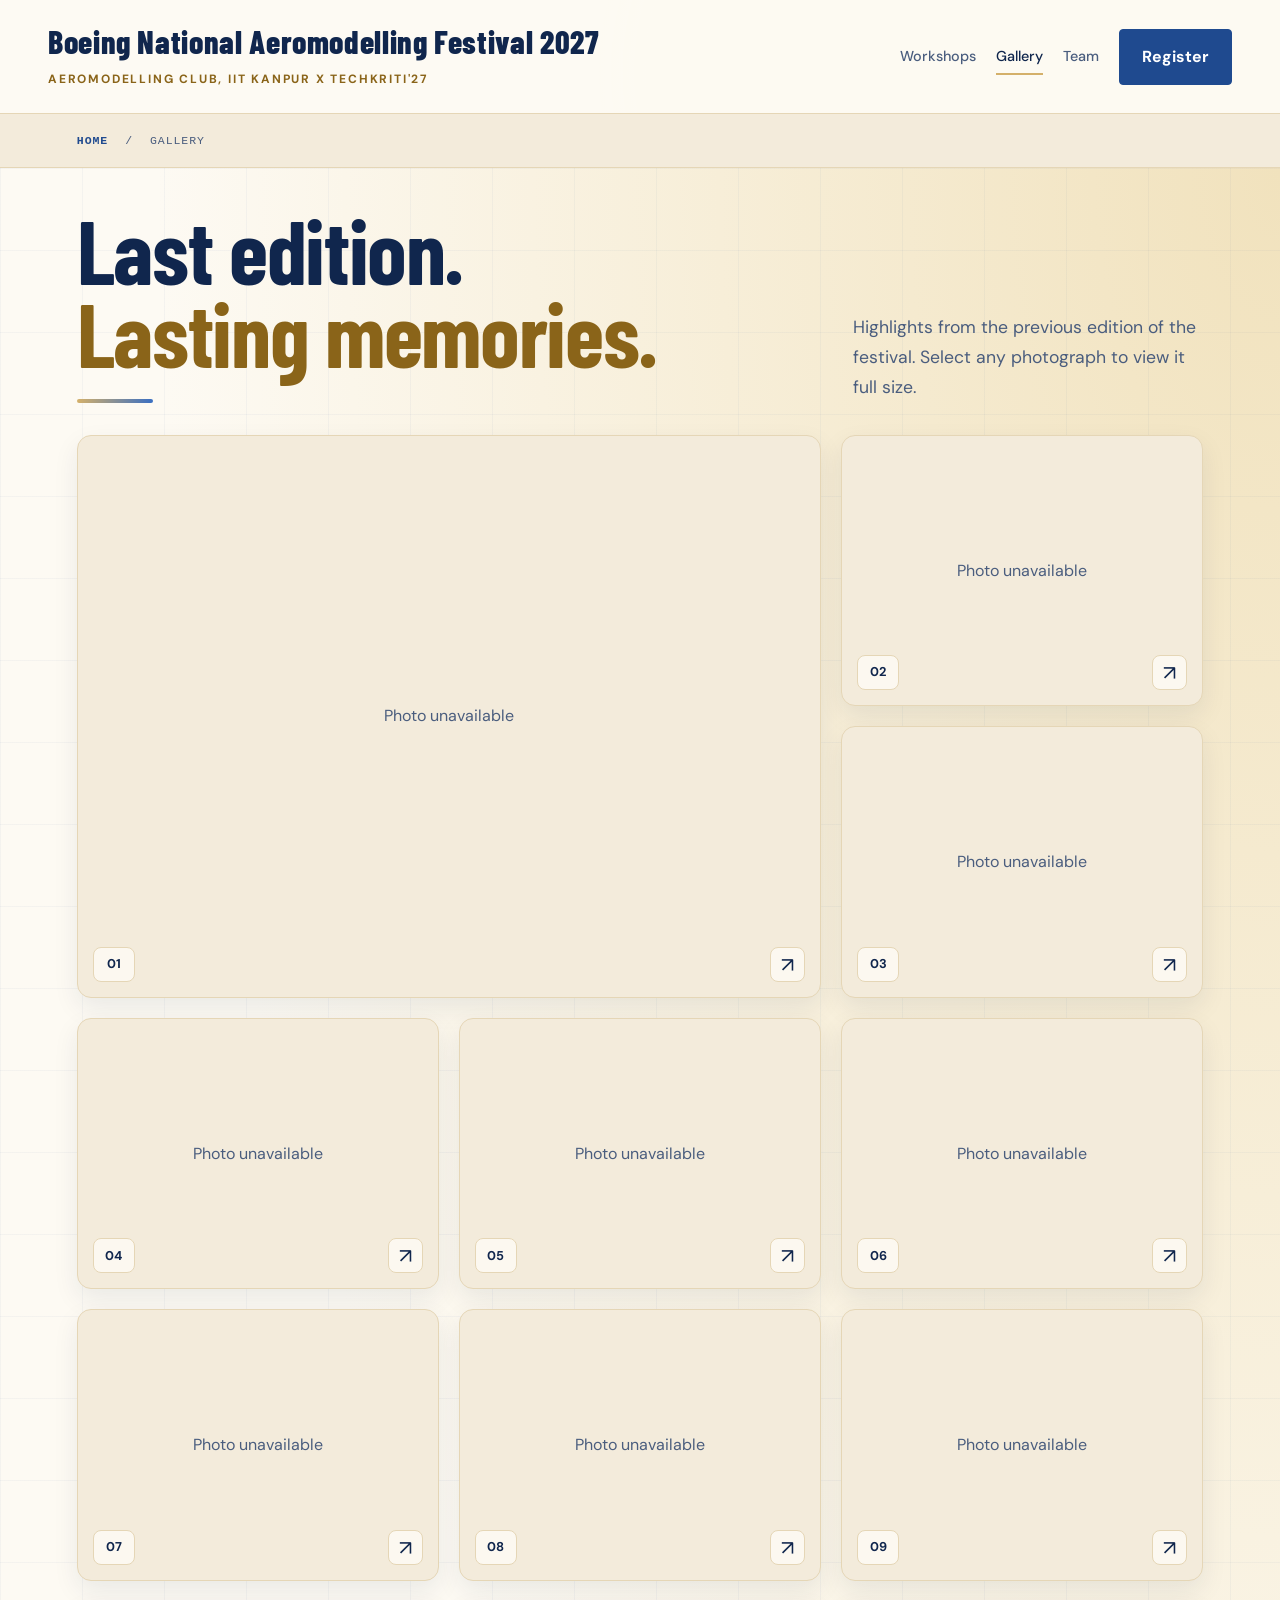
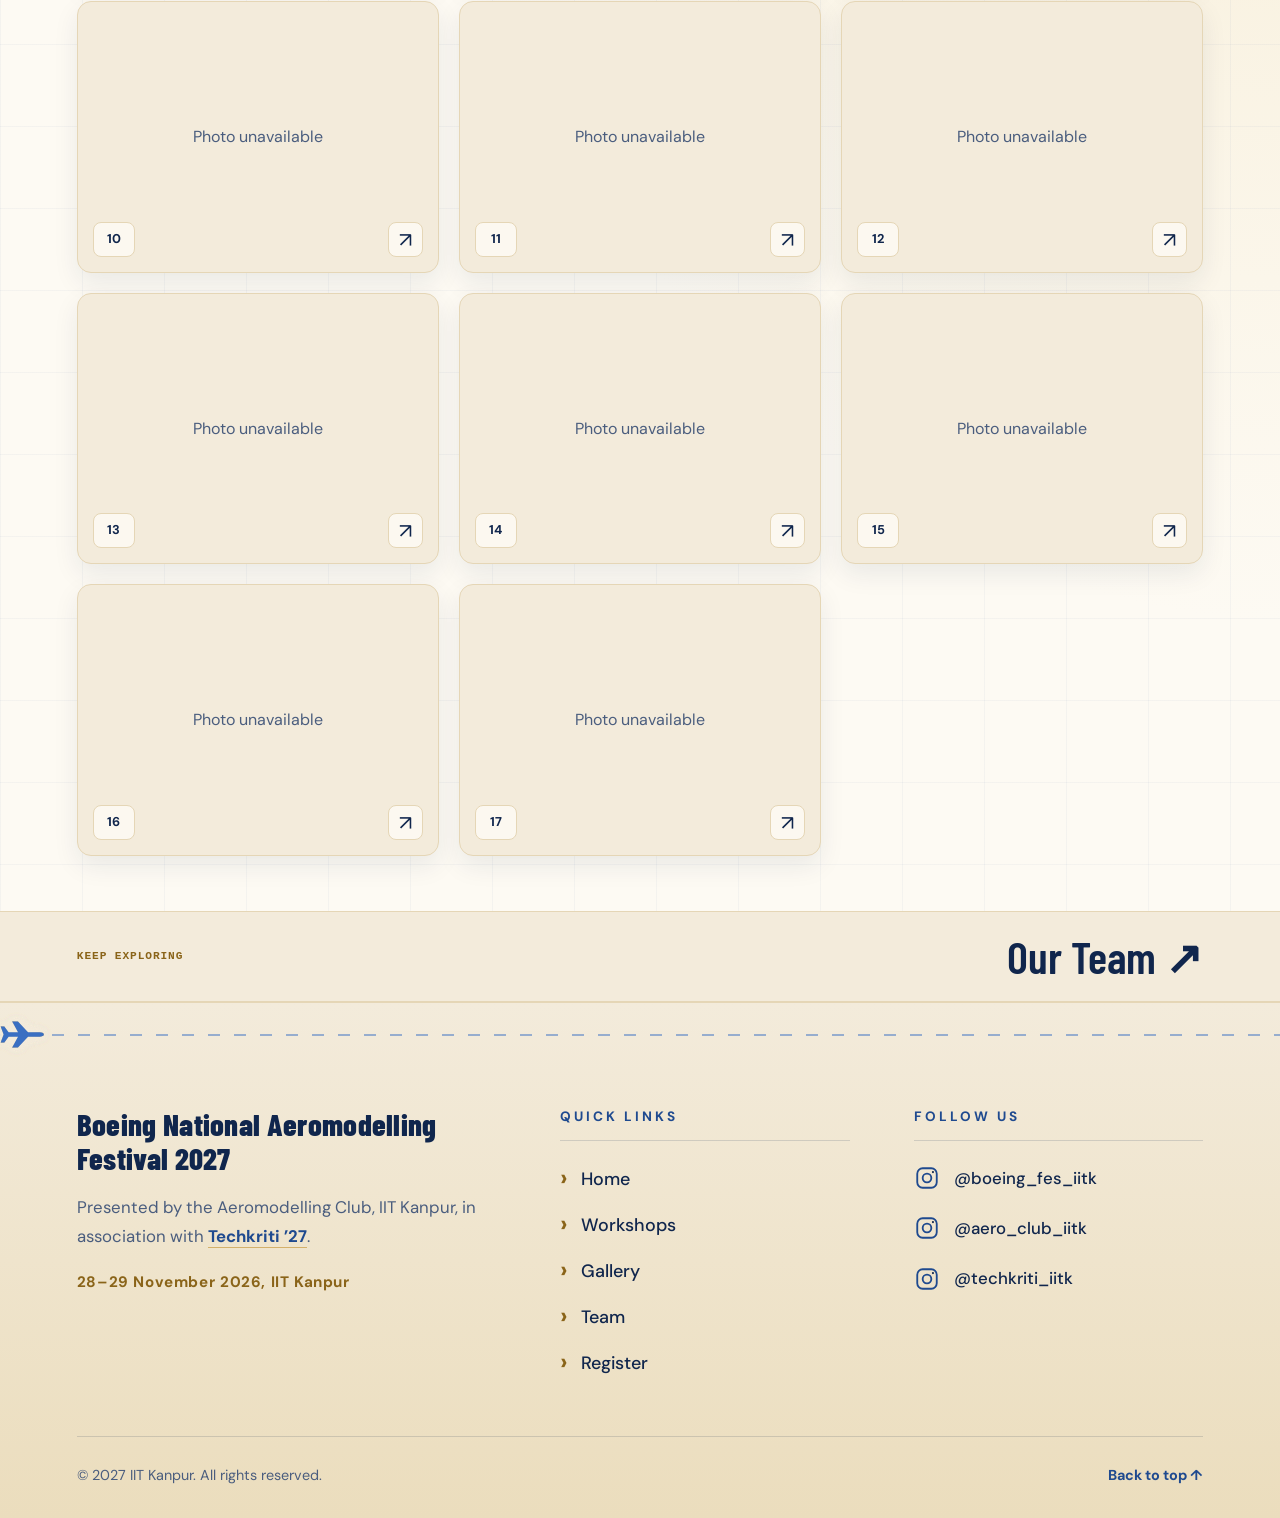
==== gallery.html @ 343fb400 "Add files via upload" ====
<!doctype html>
<html lang="en">
<head>
  <meta charset="UTF-8">
  <meta name="viewport" content="width=device-width, initial-scale=1">
  <meta name="theme-color" content="#fdfaf3">
  <meta name="description" content="Photographs from the last edition of the Boeing National Aeromodelling Festival.">

  <title>Gallery | Boeing National Aeromodelling Festival 2027</title>

  <link rel="icon" href="assets/favicon.svg" type="image/svg+xml">
  <link rel="preconnect" href="https://fonts.googleapis.com">
  <link rel="preconnect" href="https://fonts.gstatic.com" crossorigin>
  <link rel="stylesheet" href="styles.css">

  <script src="config.js" defer></script>
  <script src="script.js" defer></script>
<style>
.edition-heading{display:flex;align-items:end;justify-content:space-between;gap:28px;margin-bottom:32px}
.edition-heading .page-title{margin:0;font-size:clamp(3.5rem,7vw,6.5rem)}
.edition-heading p{max-width:350px;margin:0;color:var(--muted);font-size:1.1rem;line-height:1.7}
.edition-photos{display:grid;grid-template-columns:repeat(3,minmax(0,1fr));gap:20px}
.edition-photo{position:relative;display:block;width:100%;aspect-ratio:4/3;padding:0;overflow:hidden;cursor:pointer;border:1px solid var(--sand);border-radius:14px;background:var(--beige);box-shadow:0 10px 26px #10264d14;isolation:isolate;transition:transform .3s ease,border-color .3s ease,box-shadow .3s ease}
.edition-photo:first-child{grid-column:span 2;grid-row:span 2;aspect-ratio:auto}
.edition-photo img{display:block;width:100%;height:100%;object-fit:cover;transition:transform .6s ease}
.edition-photo:hover{transform:translateY(-3px);border-color:var(--gold);box-shadow:0 16px 36px #10264d24}
.edition-photo:hover img{transform:scale(1.05)}
.edition-photo:focus-visible{outline:3px solid var(--blue-500);outline-offset:4px}
.photo-number,.photo-expand{position:absolute;z-index:1;bottom:15px;display:grid;place-items:center;height:35px;border:1px solid var(--sand);border-radius:8px;background:#fdfaf3e6;color:var(--navy);pointer-events:none}
.photo-number{left:15px;min-width:42px;padding:0 10px;font:700 .8rem/1 var(--body)}
.photo-expand{right:15px;width:35px;font-size:1.3rem}
.edition-photo.image-unavailable::after{content:"Photo unavailable";position:absolute;inset:0;display:grid;place-items:center;color:var(--muted);font-size:1rem}
.photo-viewer{width:min(1200px,94vw);max-width:94vw;max-height:94vh;padding:16px;overflow:auto;border:1px solid var(--sand);border-radius:16px;background:var(--cream);color:var(--navy)}
.photo-viewer::backdrop{background:#10264dd1;backdrop-filter:blur(8px)}
.viewer-toolbar{display:flex;align-items:center;justify-content:space-between;gap:20px;margin-bottom:14px}
.viewer-toolbar p{margin:0;color:var(--muted);font-size:.95rem}
.viewer-button{display:inline-flex;align-items:center;justify-content:center;min-width:46px;min-height:44px;padding:9px 16px;border:1px solid var(--blue-700);border-radius:8px;background:var(--blue-700);color:#fff;cursor:pointer;font:600 .95rem/1.4 var(--body);transition:background .25s,color .25s,border-color .25s}
.viewer-button:hover{background:var(--gold);border-color:var(--gold);color:var(--navy)}
.viewer-button:focus-visible{outline:3px solid var(--blue-500);outline-offset:3px}
.viewer-stage{display:grid;place-items:center;min-height:200px;border-radius:10px;background:var(--beige);overflow:hidden}
.viewer-stage img{display:block;width:100%;height:min(68vh,760px);object-fit:contain}
.viewer-controls{display:flex;justify-content:space-between;gap:18px;margin-top:14px}
body.edition-viewer-open{overflow:hidden}
@media(max-width:820px){.edition-heading{display:block}.edition-heading p{max-width:none;margin-top:18px;font-size:1rem}.edition-photos{grid-template-columns:repeat(2,minmax(0,1fr));gap:14px}.edition-photo:first-child{grid-column:span 2;grid-row:auto;aspect-ratio:16/9}.edition-photo{border-radius:10px}}
@media(max-width:480px){.edition-photos{grid-template-columns:1fr}.edition-photo:first-child{grid-column:auto;aspect-ratio:4/3}.photo-viewer{padding:12px}.viewer-stage img{height:60vh}}
@media(prefers-reduced-motion:reduce){.edition-photo,.edition-photo img{transition:none}.edition-photo:hover,.edition-photo:hover img{transform:none}}
</style>
</head>

<body class="theme-gallery">
  <a class="skip-link" href="#main">Skip to content</a>

  <div class="scroll-progress" aria-hidden="true"></div>
  <div class="ambient-light" aria-hidden="true"></div>

  <header class="header">

<a class="brand" href="index.html" aria-label="Boeing National Aeromodelling Festival 2027 home"><span class="brand-title">Boeing National Aeromodelling Festival 2027</span><small>AEROMODELLING CLUB, IIT KANPUR X TECHKRITI'27 </small></a>

<button class="menu-toggle" aria-expanded="false" aria-controls="navigation">Explore <span class="menu-bars" aria-hidden="true"></span></button>

<nav id="navigation" aria-label="Main navigation"><a href="workshops.html">Workshops</a><a href="gallery.html" aria-current="page">Gallery</a><a href="team.html">Team</a><a class="button small" href="register.html">Register</a></nav>

</header>

  <main id="main">
    <div class="page-breadcrumb mono">
      <a href="index.html">HOME</a>
      <span>/</span>
      GALLERY
    </div>

    <section class="section gallery" aria-labelledby="gallery-title">
      <div class="edition-heading">
        <h1 class="page-title" id="gallery-title">
          Last edition.<br>
          <em>Lasting memories.</em>
        </h1>

        <p>Highlights from the previous edition of the festival. Select any photograph to view it full size.</p>
      </div>

      <div class="edition-photos" id="edition-photos"></div>

      <noscript>
        <p>Enable JavaScript to view the photographs.</p>
      </noscript>
    </section>

    <div class="page-next">
      <span class="mono">KEEP EXPLORING</span>
      <a href="team.html">Our Team ↗</a>
    </div>
  </main>

  <footer class="techkriti-footer">
  <div class="flight-lane" aria-hidden="true">
    <span class="lane-line"></span>
    <span class="lane-plane p1"><svg viewBox="0 0 64 40" focusable="false" aria-hidden="true"><path d="M61 20c0-2-3-3-6-3H39L25 2h-8l8 15H12L6 9H1l4 11-4 11h5l6-8h13l-8 15h8l14-15h16c3 0 6-1 6-3Z"/></svg></span>
    <span class="lane-plane p2"><svg viewBox="0 0 64 40" focusable="false" aria-hidden="true"><path d="M61 20c0-2-3-3-6-3H39L25 2h-8l8 15H12L6 9H1l4 11-4 11h5l6-8h13l-8 15h8l14-15h16c3 0 6-1 6-3Z"/></svg></span>
    <span class="lane-plane p3"><svg viewBox="0 0 64 40" focusable="false" aria-hidden="true"><path d="M61 20c0-2-3-3-6-3H39L25 2h-8l8 15H12L6 9H1l4 11-4 11h5l6-8h13l-8 15h8l14-15h16c3 0 6-1 6-3Z"/></svg></span>
  </div>

  <div class="tf-grid">
    <div class="tf-about">
      <p class="tf-title">Boeing National Aeromodelling Festival 2027</p>
      <p class="tf-presented">Presented by the Aeromodelling Club, IIT Kanpur, in association with <a href="https://techkriti.org/" target="_blank" rel="noopener noreferrer">Techkriti ’27</a>.</p>
      <p class="tf-meta">28–29 November 2026, IIT Kanpur</p>
    </div>

    <nav class="tf-col" aria-labelledby="tf-quick">
      <h2 class="tf-heading" id="tf-quick">Quick Links</h2>
      <ul class="tf-list tf-links-list">
        <li><a href="index.html">Home</a></li>
        <li><a href="workshops.html">Workshops</a></li>
        <li><a href="gallery.html">Gallery</a></li>
        <li><a href="team.html">Team</a></li>
        <li><a href="register.html">Register</a></li>
      </ul>
    </nav>

    <div class="tf-col">
      <h2 class="tf-heading" id="tf-follow">Follow Us</h2>
      <ul class="tf-list tf-social">
        <li><a href="https://www.instagram.com/boeing_fes.iitkanpur?stkn=b3hxc285cGUwdHU4/" target="_blank" rel="noopener noreferrer" aria-label="Instagram: @boeing_fes_iitk"><svg viewBox="0 0 24 24" aria-hidden="true"><rect x="3" y="3" width="18" height="18" rx="5"/><circle cx="12" cy="12" r="4"/><circle cx="17.5" cy="6.5" r="1" fill="currentColor" stroke="none"/></svg><span>@boeing_fes_iitk</span></a></li>
        <li><a href="https://www.instagram.com/aero_club_iitk?stkn=MXhlc2lqOWwxZTV2Yg==/" target="_blank" rel="noopener noreferrer" aria-label="Instagram: @aero_club_iitk"><svg viewBox="0 0 24 24" aria-hidden="true"><rect x="3" y="3" width="18" height="18" rx="5"/><circle cx="12" cy="12" r="4"/><circle cx="17.5" cy="6.5" r="1" fill="currentColor" stroke="none"/></svg><span>@aero_club_iitk</span></a></li>
        <li><a href="https://www.instagram.com/techkriti.iitk?stkn=a3dnM20zMXR4cjg1/" target="_blank" rel="noopener noreferrer" aria-label="Instagram: @techkriti_iitk"><svg viewBox="0 0 24 24" aria-hidden="true"><rect x="3" y="3" width="18" height="18" rx="5"/><circle cx="12" cy="12" r="4"/><circle cx="17.5" cy="6.5" r="1" fill="currentColor" stroke="none"/></svg><span>@techkriti_iitk</span></a></li>
      </ul>
    </div>
  </div>

  <div class="tf-bottom">
    <p>© 2027 IIT Kanpur. All rights reserved.</p>
    <a class="tf-top-link" href="#main">Back to top ↑</a>
  </div>
</footer>

  <dialog
    class="photo-viewer"
    id="edition-viewer"
    aria-label="Last edition photograph viewer"
  >
    <div class="viewer-toolbar">
      <p id="viewer-counter" aria-live="polite"></p>
      <button
        class="viewer-button"
        id="viewer-close"
        type="button"
        autofocus
      >
        Close ✕
      </button>
    </div>

    <div class="viewer-stage">
      <img id="viewer-image" alt="">
    </div>

    <div class="viewer-controls">
      <button class="viewer-button" id="viewer-prev" type="button">
        ← Previous
      </button>
      <button class="viewer-button" id="viewer-next" type="button">
        Next →
      </button>
    </div>
  </dialog>

  <script>
    (() => {
      const totalImages = 17;
      const grid = document.getElementById("edition-photos");
      const viewer = document.getElementById("edition-viewer");
      const viewerImage = document.getElementById("viewer-image");
      const counter = document.getElementById("viewer-counter");

      let currentImage = 1;
      let lastOpenedButton = null;

      function showImage(number) {
        currentImage = ((number - 1 + totalImages) % totalImages) + 1;
        viewerImage.src = `assets/${currentImage}.jpg`;
        viewerImage.alt =
          `Last edition event photograph ${currentImage}`;
        counter.textContent =
          `Photo ${currentImage} of ${totalImages}`;
      }

      function openViewer(number, button) {
        lastOpenedButton = button;
        showImage(number);
        viewer.showModal();
        document.body.classList.add("edition-viewer-open");
      }

      for (let number = 1; number <= totalImages; number++) {
        const button = document.createElement("button");
        button.type = "button";
        button.className = "edition-photo";
        button.setAttribute(
          "aria-label",
          `View last edition photograph ${number}`
        );

        const image = new Image();
        image.alt = `Last edition event photograph ${number}`;
        image.loading = number <= 3 ? "eager" : "lazy";
        image.decoding = "async";
        image.src = `assets/${number}.jpg`;

        image.addEventListener("error", () => {
          image.hidden = true;
          button.classList.add("image-unavailable");
        });

        const label = document.createElement("span");
        label.className = "photo-number";
        label.textContent = String(number).padStart(2, "0");
        label.setAttribute("aria-hidden", "true");

        const expand = document.createElement("span");
        expand.className = "photo-expand";
        expand.textContent = "↗";
        expand.setAttribute("aria-hidden", "true");

        button.append(image, label, expand);
        button.addEventListener("click", () => {
          openViewer(number, button);
        });

        grid.append(button);
      }

      document.getElementById("viewer-close")
        .addEventListener("click", () => viewer.close());

      document.getElementById("viewer-prev")
        .addEventListener("click", () => {
          showImage(currentImage - 1);
        });

      document.getElementById("viewer-next")
        .addEventListener("click", () => {
          showImage(currentImage + 1);
        });

      viewer.addEventListener("keydown", (event) => {
        if (event.key === "ArrowLeft") {
          event.preventDefault();
          showImage(currentImage - 1);
        }

        if (event.key === "ArrowRight") {
          event.preventDefault();
          showImage(currentImage + 1);
        }
      });

      viewer.addEventListener("click", (event) => {
        if (event.target !== viewer) return;

        const bounds = viewer.getBoundingClientRect();
        const outside =
          event.clientX < bounds.left ||
          event.clientX > bounds.right ||
          event.clientY < bounds.top ||
          event.clientY > bounds.bottom;

        if (outside) viewer.close();
      });

      viewer.addEventListener("close", () => {
        document.body.classList.remove("edition-viewer-open");
        lastOpenedButton?.focus();
      });
    })();
  </script>
</body>
</html>
---- styles.css ----
@import url('https://fonts.googleapis.com/css2?family=Barlow+Condensed:wght@500;600;700;800;900&family=DM+Sans:wght@400;500;600;700&display=swap');
@view-transition{navigation:auto}

/* ==========================================================================
   BNAF 2027 — light theme
   Palette taken from the reference board: night-sky navy, royal and icy blues,
   set against white, beige and golden beige.
   ========================================================================== */
:root{
  --white:#ffffff;
  --cream:#fdfaf3;      /* page background */
  --beige:#f3ebdb;      /* soft panels, footer */
  --sand:#e5d6b6;       /* hairlines on beige */
  --gold-light:#efd9a1; /* golden beige, highlights */
  --gold:#d4b06a;       /* golden beige, accents and buttons */
  --gold-deep:#8a6419;  /* gold that is safe to use as text */
  --blue-100:#e3ecf9;
  --blue-200:#c4d6f1;
  --blue-300:#8fb2e3;
  --blue-500:#3a6fc2;
  --blue-700:#1f4a8f;
  --navy:#10264d;
  --ink:var(--navy);
  --muted:#4a5d7e;
  --line:#10264d1f;
  --display:'Barlow Condensed','Arial Narrow',Impact,sans-serif;
  --body:'DM Sans',Arial,sans-serif;
  --ease:cubic-bezier(.2,.75,.2,1);
}

*{box-sizing:border-box}
html{scroll-behavior:smooth;scroll-padding-top:30px}
body{margin:0;background:var(--cream);color:var(--ink);font:18px/1.6 var(--body);overflow-x:clip;--wash:var(--beige);--page-accent:var(--blue-500)}
[hidden]{display:none!important}
a{color:inherit;text-decoration:none}
button{font:inherit;cursor:pointer;color:inherit}
button,a,summary{touch-action:manipulation;-webkit-tap-highlight-color:transparent}
img,video{display:block;max-width:100%}
h1,h2,h3,p,figure{margin:0}
h1,h2,h3{font-family:var(--display);line-height:.93;letter-spacing:-.015em;color:var(--navy)}
h1,h2{font-weight:700}
h3{font-weight:600}
p{color:var(--muted)}
h2,.page-title{font-size:clamp(3.8rem,6.8vw,7.2rem)}
em{font-style:normal;color:var(--page-accent)}
button:focus-visible,a:focus-visible,summary:focus-visible{outline:3px solid var(--blue-500);outline-offset:5px}
::selection{background:var(--gold-light);color:var(--navy)}
.mono,.eyebrow,.section-label{font:500 .78rem/1.65 ui-monospace,SFMono-Regular,Consolas,monospace;letter-spacing:.08em}
.skip-link{position:fixed;top:-100px;left:20px;z-index:200;padding:12px 20px;background:var(--navy);color:#fff}
.skip-link:focus{top:10px}
.scroll-progress{height:3px;background:linear-gradient(90deg,var(--blue-500),var(--gold));position:fixed;top:0;left:0;z-index:110;transform:scaleX(0);transform-origin:left;width:100%}
.ambient-light{position:fixed;inset:0;pointer-events:none;z-index:-1;background:radial-gradient(ellipse at 90% 8%,#efd9a14d,transparent 55%),radial-gradient(ellipse at 0% 100%,#c4d6f155,transparent 55%)}

/* ---------- Header (shared by every page) ---------- */
.header{position:relative;z-index:50;display:flex;align-items:center;justify-content:space-between;gap:28px;padding:24px 3.75%;min-height:114px;background:rgba(253,250,243,.96);border-bottom:1px solid var(--sand)}
.theme-home .header{position:absolute;left:0;right:0;top:0;border-bottom:0;background:linear-gradient(#fdfaf3 0%,#fdfaf3e6 55%,#fdfaf300 100%)}
.brand{display:block;min-width:0;font:800 clamp(1.9rem,2.5vw,3rem)/1.05 var(--display);letter-spacing:.02em;color:var(--navy)}
.brand-title{display:block}
.brand small{display:block;font:700 .9rem/1.5 var(--body);letter-spacing:.15em;color:var(--gold-deep);margin-top:12px}
.header nav{display:flex;flex-shrink:0;gap:30px;align-items:center;font-size:1rem}
.header nav>a:not(.button){position:relative;padding:10px 0;color:var(--muted);white-space:nowrap;font-weight:500}
.header nav>a:not(.button):after{content:'';height:2px;position:absolute;bottom:3px;left:0;width:100%;background:var(--gold);transform:scaleX(0);transform-origin:left;transition:transform .3s var(--ease)}
.header nav>a:not(.button):hover,.header nav>a:not(.button)[aria-current=page]{color:var(--navy)}
.header nav>a:not(.button):hover:after,.header nav>a:not(.button)[aria-current=page]:after{transform:scaleX(1)}
.menu-toggle{display:none}

/* ---------- Buttons ---------- */
.button{display:inline-flex;align-items:center;justify-content:center;min-height:58px;position:relative;border:1px solid var(--blue-700);background:var(--blue-700);color:#fff;border-radius:4px;padding:15px 30px;font-size:1rem;font-weight:700;transition:background .3s,color .3s,border-color .3s,box-shadow .3s,transform .3s;overflow:hidden}
.button:before{content:'';position:absolute;inset:0;background:linear-gradient(115deg,transparent 20%,#ffffff55 50%,transparent 80%);transform:translateX(-130%);transition:transform .6s}
.button:hover{background:var(--gold);border-color:var(--gold);color:var(--navy);box-shadow:0 10px 30px #d4b06a55;transform:translateY(-3px)}
.button:hover:before{transform:translateX(130%)}
.button.small{min-height:56px;padding:13px 28px;font-size:1rem}
.text-link{display:inline-flex;align-items:center;gap:16px;font-size:.95rem;background:none;border:0;border-bottom:1px solid var(--gold);padding:8px 0;color:var(--navy);font-weight:500;transition:color .3s,border-color .3s}
.text-link:hover{color:var(--blue-500);border-color:var(--blue-500)}
.text-link span{transition:transform .3s}
.text-link:hover span{transform:translate(3px,-3px)}

/* ---------- Homepage hero ---------- */
.hero{position:relative;isolation:isolate;min-height:880px;min-height:max(880px,100svh);padding:230px 6% 165px;overflow:hidden;display:flex;align-items:center}
.hero-media,.hero-shade,.hero-grid{position:absolute;inset:0;width:100%;height:100%;pointer-events:none}
.hero-media{z-index:-5;background:url('assets/hero-poster.jpg') center/cover;transform:scale(1.03);animation:arrival-media 1.8s var(--ease) both}
.hero-media video{width:100%;height:100%;object-fit:cover;object-position:58% center;filter:saturate(.9) contrast(1.02)}
/* Cream wash keeps the dark headline readable and lets the film show on the right. */
.hero-shade{z-index:-4;background:linear-gradient(90deg,#fdfaf3f2 0%,#fdfaf3d9 42%,#fdfaf35c 78%,#fdfaf326 100%),linear-gradient(0deg,#fdfaf3 0%,#fdfaf300 38%)}
.hero-grid{z-index:-3;background-image:linear-gradient(#1f4a8f0d 1px,transparent 1px),linear-gradient(90deg,#1f4a8f0d 1px,transparent 1px);background-size:95px 95px;mask-image:linear-gradient(90deg,#000,transparent)}
.hero-content{width:100%;position:relative;z-index:3}
.hero .eyebrow{color:var(--gold-deep);margin-bottom:24px;font-size:.8rem;font-weight:700}
.hero h1{font-size:clamp(6rem,11.8vw,12.5rem);font-weight:800;line-height:.82;letter-spacing:-.02em;color:var(--navy)}
.title-line{display:block;overflow:hidden;padding-bottom:.09em;margin-bottom:-.09em}
.title-line>span{display:block;animation:title-arrival 1.25s var(--ease) both}
.title-line:nth-child(2)>span{animation-delay:.16s}
.hero h1 em{color:var(--blue-500);font-weight:500}
.hero-lower{display:flex;align-items:flex-end;justify-content:space-between;gap:35px;margin-top:34px;max-width:1080px;animation:fade-up 1s .45s var(--ease) both}
.hero-copy{color:var(--ink);max-width:420px;font-size:1.05rem;line-height:1.6}
.actions{display:flex;align-items:center;gap:27px;flex-wrap:wrap}
.hero-side{position:absolute;right:2%;top:39%;writing-mode:vertical-rl;color:var(--blue-700);font-size:.65rem;font-weight:700}
.hero-bottom{position:absolute;bottom:38px;left:6%;right:6%;display:grid;grid-template-columns:repeat(3,minmax(0,1fr));border:1px solid var(--sand);border-radius:14px;background:#ffffffdb;backdrop-filter:blur(10px);box-shadow:0 18px 44px #10264d1f;overflow:hidden}
.hero-bottom>div{padding:20px 28px;border-left:1px solid var(--sand)}
.hero-bottom>div:first-child{border-left:0}
.hero-bottom .mono{display:block;font-size:.7rem;color:var(--gold-deep);font-weight:700;letter-spacing:.14em;text-transform:uppercase}
.hero-bottom p{font-size:1.05rem;color:var(--navy);margin-top:4px;font-weight:600}
.flight-orbit{position:absolute;right:1%;top:21%;width:clamp(300px,36vw,560px);aspect-ratio:1;border:1px solid #1f4a8f26;border-radius:50%;z-index:-2;display:grid;place-items:center}
.flight-orbit:before,.flight-orbit:after{content:'';position:absolute;border:1px dashed #1f4a8f30;border-radius:50%;inset:8%;animation:orbit-turn 90s linear infinite}
.flight-orbit:after{inset:-7%;border-style:solid;border-color:#d4b06a40}
.flight-orbit i{position:absolute;inset:0;border-radius:50%;animation:orbit-turn 22s linear infinite}
.flight-orbit i:after{content:'';position:absolute;top:0;left:50%;width:9px;height:9px;background:var(--gold);border-radius:50%;box-shadow:0 0 0 5px #d4b06a33}
.flight-orbit b{font:500 clamp(160px,23vw,350px)/1 var(--display);color:transparent;-webkit-text-stroke:1px #1f4a8f2e}
.flight-trace{position:absolute;inset:0;width:100%;height:100%;z-index:-2;pointer-events:none}
.flight-trace path{fill:none;stroke:#c49a4c;stroke-width:1.6;stroke-dasharray:1600;stroke-dashoffset:1600;animation:trace-flight 3s .3s var(--ease) forwards}

/* ---------- Inner pages ---------- */
.theme-workshops{--wash:#dbe7f8;--page-accent:#2d5fb4}
.theme-gallery{--wash:#f1e2bd;--page-accent:var(--gold-deep)}
.theme-team{--wash:#dfe7f7;--page-accent:#3a55a8}
.theme-register{--wash:#f4e5bf;--page-accent:var(--gold-deep)}
main{position:relative}
.chapter-ghost{position:absolute;right:2%;top:8px;font:800 24rem/1 var(--display);color:#1f4a8f0d;pointer-events:none;z-index:0}
.page-breadcrumb{display:flex;gap:17px;align-items:center;padding:17px 6%;background:var(--beige);border-bottom:1px solid var(--sand);color:var(--muted);font-size:.72rem}
.page-breadcrumb a{color:var(--blue-700);font-weight:700}
.page-breadcrumb a:hover{color:var(--navy)}
.section{padding:40px 6% 55px;position:relative;background:radial-gradient(ellipse at 100% 0%,var(--wash),transparent 62%),var(--cream);overflow:hidden;isolation:isolate}
.section:before{content:'';position:absolute;inset:0;z-index:-1;background-image:linear-gradient(#1f4a8f0a 1px,transparent 1px),linear-gradient(90deg,#1f4a8f0a 1px,transparent 1px);background-size:82px 82px}
.section-heading{display:flex;align-items:flex-end;justify-content:space-between;gap:45px;margin-bottom:35px}
.section-heading>p{font-size:1.05rem;max-width:365px;line-height:1.65}
.page-title{animation:fade-up .9s var(--ease) both;position:relative;z-index:3}
.page-title:after{content:'';display:block;width:76px;height:4px;margin-top:24px;border-radius:2px;background:linear-gradient(90deg,var(--gold),var(--blue-500))}
.section .eyebrow{color:var(--page-accent);margin-bottom:17px}
.page-next{display:flex;align-items:center;justify-content:space-between;gap:25px;padding:22px 6%;border-block:1px solid var(--sand);background:var(--beige)}
.page-next .mono{font-size:.7rem;color:var(--gold-deep);font-weight:700}
.page-next>a{font:600 2.8rem/1 var(--display);color:var(--navy);transition:color .3s,transform .3s}
.page-next>a:hover{color:var(--blue-500);transform:translateX(6px)}

/* ---------- Footer (identical on every page) ---------- */
footer.techkriti-footer{display:block;position:relative;isolation:isolate;overflow:hidden;background:linear-gradient(180deg,var(--beige) 0%,#ebddbd 100%);color:var(--navy);padding:104px 6% 30px;border-top:1px solid var(--sand);font-family:var(--body)}
.techkriti-footer .tf-grid,.techkriti-footer .tf-bottom{max-width:1280px;margin-inline:auto}
.techkriti-footer .tf-grid{display:grid;grid-template-columns:1.45fr 1fr 1fr;gap:64px;padding-bottom:56px}
.tf-title{font:800 clamp(1.8rem,2.4vw,2.35rem)/1.12 var(--display);letter-spacing:.01em;color:var(--navy);margin:0 0 18px;max-width:430px}
.tf-presented{margin:0;color:var(--muted);font-size:1.05rem;line-height:1.7;max-width:430px}
.tf-presented a{color:var(--blue-700);font-weight:700;border-bottom:1px solid var(--gold)}
.tf-presented a:hover{color:var(--navy)}
.tf-meta{margin:20px 0 0;color:var(--gold-deep);font-size:.95rem;font-weight:700;letter-spacing:.04em}
.tf-heading{font:700 .85rem/1.4 var(--body);letter-spacing:.22em;text-transform:uppercase;color:var(--blue-700);margin:0 0 24px;padding-bottom:14px;border-bottom:1px solid #10264d26}
.tf-list{list-style:none;margin:0;padding:0;display:grid;gap:15px}
.tf-list a{display:inline-flex;align-items:center;gap:14px;color:var(--navy);font-size:1.12rem;font-weight:500;transition:color .25s,transform .25s}
.tf-links-list a:before{content:'›';color:var(--gold-deep);font-size:1.5rem;font-weight:800;line-height:1;transform:translateY(-1px)}
.tf-list a:hover{color:var(--blue-500);transform:translateX(4px)}
.tf-social a{gap:14px;font-size:1.05rem}
.tf-social svg{display:block;width:26px;height:26px;flex-shrink:0;fill:none;stroke:var(--blue-700);stroke-width:1.7}
.techkriti-footer .tf-bottom{display:flex;justify-content:space-between;align-items:center;gap:20px;border-top:1px solid #10264d26;padding-top:26px}
.techkriti-footer .tf-bottom p{margin:0;color:var(--muted);font-size:.9rem;line-height:1.7}
.tf-top-link{color:var(--blue-700);font-size:.9rem;font-weight:700}
.tf-top-link:hover{color:var(--navy)}
.techkriti-footer a:focus-visible{outline:2px solid var(--blue-500);outline-offset:5px;border-radius:3px}

/* Flight lane: dashes flow along the lane while aircraft cross the page. */
.flight-lane{position:absolute;top:0;left:0;right:0;height:64px;pointer-events:none;z-index:-1;overflow:hidden}
.lane-line{position:absolute;left:0;right:0;top:50%;height:2px;margin-top:-1px;background:repeating-linear-gradient(90deg,var(--blue-500) 0 12px,transparent 12px 26px);background-size:26px 2px;opacity:.5;animation:lane-flow 1.2s linear infinite}
.lane-plane{position:absolute;top:50%;left:0;width:46px;height:29px;margin-top:-15px;animation:lane-fly 24s linear infinite;animation-delay:var(--delay,0s);will-change:transform}
.lane-plane svg{display:block;width:100%;height:100%;fill:currentColor;filter:drop-shadow(0 0 5px var(--beige)) drop-shadow(0 0 2px var(--beige))}
.lane-plane.p1{color:var(--blue-700);--delay:0s}
.lane-plane.p2{color:var(--gold-deep);--delay:-8s}
.lane-plane.p3{color:var(--blue-500);--delay:-16s}
@keyframes lane-flow{to{background-position:26px 0}}
@keyframes lane-fly{from{transform:translateX(-80px)}to{transform:translateX(calc(100vw + 40px))}}

/* ---------- Intro, dialog, utilities ---------- */
.departure-intro{position:fixed;inset:0;z-index:120;background:var(--cream);display:flex;flex-direction:column;justify-content:center;align-items:center;pointer-events:none;text-align:center;transition:opacity .55s,visibility .55s;overflow:hidden}
.departure-intro>strong{font:700 clamp(4rem,10vw,9rem)/.9 var(--display);margin:22px 0 30px;color:var(--navy)}
.departure-intro>strong em{color:var(--blue-500)}
.departure-intro>.mono{color:var(--gold-deep);font-weight:700}
.intro-meter{height:3px;width:200px;background:linear-gradient(90deg,var(--blue-500),var(--gold));transform-origin:left;animation:meter 1.1s var(--ease) both}
.departure-intro button{pointer-events:auto;position:absolute;right:5%;bottom:5%;background:none;border:1px solid #10264d44;color:var(--navy);padding:9px 18px;border-radius:25px;font-size:.8rem}
.departure-intro.out{opacity:0;visibility:hidden}
dialog{width:min(1050px,94%);max-height:94svh;overflow:auto;background:var(--cream);color:var(--navy);border:1px solid var(--sand);padding:20px;border-radius:8px}
dialog::backdrop{background:#10264db8;backdrop-filter:blur(10px)}
body.modal-open{overflow:hidden}
.reveal-pending{opacity:0;transform:translateY(28px);transition:opacity .85s var(--ease),transform .85s var(--ease);transition-delay:var(--reveal-delay,0ms)}
.reveal-pending.visible{opacity:1;transform:none}
.noscript{padding:20px;background:var(--beige);color:var(--navy)}
.motion-paused *,.motion-paused *:before,.motion-paused *:after{animation-play-state:paused!important;transition-duration:.01ms!important}
.motion-paused .reveal-pending{opacity:1;transform:none}
.motion-paused .title-line>span,.motion-paused .hero-lower,.motion-paused .page-title{transform:none;opacity:1}
.motion-paused .hero-media{transform:none}
.intro-running .hero .title-line>span,.intro-running .hero-lower,.intro-running .hero-media,.intro-running .flight-trace path{animation-play-state:paused}

@keyframes fade-up{from{opacity:0;transform:translateY(24px)}to{opacity:1;transform:none}}
@keyframes title-arrival{from{transform:translateY(112%) rotate(2deg)}to{transform:none}}
@keyframes arrival-media{from{transform:scale(1.12)}to{transform:scale(1.03)}}
@keyframes orbit-turn{to{transform:rotate(360deg)}}
@keyframes trace-flight{to{stroke-dashoffset:0}}
@keyframes meter{from{transform:scaleX(0)}to{transform:scaleX(1)}}

/* ---------- Responsive ---------- */
@media(min-width:1600px){.hero{padding-top:240px;padding-bottom:180px}.hero-content{max-width:1550px}.hero-lower{max-width:1200px}.section{padding-inline:max(6%,calc((100% - 1500px)/2))}}
@media(max-width:1400px) and (min-width:1201px){.header{gap:20px}.header nav{gap:20px;font-size:.9rem}.header .button.small{padding-inline:22px}.header .brand small{font-size:.75rem}}
@media(max-width:1000px) and (min-width:601px){.techkriti-footer .tf-grid{grid-template-columns:1fr 1fr;gap:44px}.tf-about{grid-column:1/-1}}
@media(max-width:1200px){
  .header,.theme-home .header{padding:20px 4%;min-height:104px;gap:18px}
  .brand{font-size:clamp(1.6rem,3.8vw,2.7rem)}
  .brand small{font-size:.75rem;letter-spacing:.1em}
  .menu-toggle{display:flex;flex-shrink:0;align-items:center;gap:12px;background:var(--white);border:1px solid var(--sand);border-radius:4px;padding:10px 13px;font-size:.83rem;color:var(--navy);font-weight:600}
  .menu-bars{display:block;width:19px;height:11px;border-top:1px solid var(--navy);border-bottom:1px solid var(--navy);transition:transform .3s}
  .menu-toggle[aria-expanded=true] .menu-bars{transform:rotate(-45deg)}
  .header nav{display:none;position:absolute;top:100%;left:4%;right:4%;padding:20px;background:var(--white);border:1px solid var(--sand);border-radius:8px;box-shadow:0 20px 40px #10264d26}
  .header nav.open{display:flex;flex-direction:column;align-items:stretch;gap:0;animation:fade-up .3s var(--ease)}
  .header nav>a:not(.button){padding:12px 5px;font-size:1.05rem}
  .header nav .button{margin-top:12px}
  .hero{padding-top:225px;min-height:900px}
  .hero h1{font-size:11.5vw}
  .hero-lower{align-items:flex-start}
  .hero-copy{max-width:350px;font-size:1rem}
  .actions{gap:20px;max-width:250px}
  .section-heading>p{max-width:300px}
}
@media(max-width:820px){
  body{font-size:17px}
  .hero{min-height:850px;min-height:max(850px,100svh);padding:195px 6% 250px;align-items:center}
  .hero h1{font-size:clamp(4.15rem,11.8vw,6.5rem);line-height:.9;letter-spacing:-.025em}
  .hero .eyebrow{font-size:.67rem;margin-bottom:22px}
  .hero-lower{flex-direction:column;align-items:flex-start;gap:24px;margin-top:25px}
  .hero-copy{font-size:1rem;max-width:390px}
  .actions{max-width:none;gap:20px}
  .button{font-size:.94rem;min-height:53px;padding:13px 22px}
  .hero .text-link{font-size:.86rem}
  .hero-bottom{grid-template-columns:1fr;bottom:24px}
  .hero-bottom>div{display:flex;align-items:center;justify-content:space-between;gap:16px;padding:13px 20px;border-left:0;border-top:1px solid var(--sand)}
  .hero-bottom>div:first-child{border-top:0}
  .hero-bottom p{font-size:.95rem;margin-top:0;text-align:right}
  .hero-bottom .mono{font-size:.62rem}
  .hero-side{display:none}
  .hero-media video{object-position:57% center}
  .hero-shade{background:linear-gradient(90deg,#fdfaf3f5,#fdfaf3c7),linear-gradient(0deg,#fdfaf3,#fdfaf300 60%)}
  .flight-orbit{right:-20%;top:26%;width:400px;opacity:.7}
  .section{padding:30px 6% 38px}
  .page-breadcrumb{font-size:.65rem}
  .page-title,h2{font-size:clamp(3.4rem,9vw,4.5rem)}
  .chapter-ghost{font-size:16rem;top:70px}
  .section-heading{display:block;margin-bottom:28px}
  .section-heading>p{max-width:100%;font-size:1rem;margin-top:21px}
  .page-next{padding:20px 6%}
  .page-next>a{font-size:2.2rem}
  .page-next .mono{font-size:.65rem}
}
@media(max-width:600px){
  .header,.theme-home .header{padding:16px 5%;gap:12px;min-height:104px}
  .brand{font-size:clamp(1.3rem,5.2vw,1.9rem);line-height:1.05}
  .brand small{font-size:.65rem;letter-spacing:.08em;margin-top:7px}
  .menu-toggle{font-size:.72rem;padding:9px;gap:8px}
  footer.techkriti-footer{padding:88px 6% 24px}
  .techkriti-footer .tf-grid{grid-template-columns:1fr;gap:38px;padding-bottom:36px}
  .techkriti-footer .tf-bottom{flex-direction:column;align-items:flex-start;gap:12px;padding-top:22px}
  .lane-plane{width:38px;height:24px;margin-top:-12px}
}
@media(max-width:390px){
  .hero{min-height:865px}
  .hero h1{font-size:3.85rem}
  .hero .actions{gap:15px;align-items:flex-start;flex-direction:column}
  .hero .eyebrow{font-size:.59rem}
  .hero-copy{font-size:.94rem}
  .brand{font-size:1.9rem}
  .brand small{font-size:.58rem}
  .menu-toggle{padding:8px 10px}
  .page-title,h2{font-size:3.1rem}
}
@media(prefers-reduced-motion:reduce){
  html{scroll-behavior:auto}
  *,*:before,*:after{animation:none!important;transition:none!important}
  .reveal-pending{opacity:1;transform:none}
  .departure-intro{display:none!important}
  .flight-trace path{stroke-dashoffset:0}
  .button:hover,.page-next>a:hover{transform:none}
  /* With motion off, aircraft rest at three fixed points along the lane. */
  .lane-plane.p1{left:12%}.lane-plane.p2{left:46%}.lane-plane.p3{left:80%}
}
@media(prefers-reduced-motion:no-preference){
  ::view-transition-old(root){animation:fade-away .18s ease both}
  ::view-transition-new(root){animation:fade-up .35s var(--ease) both}
  @keyframes fade-away{to{opacity:0;transform:translateY(-8px)}}
}
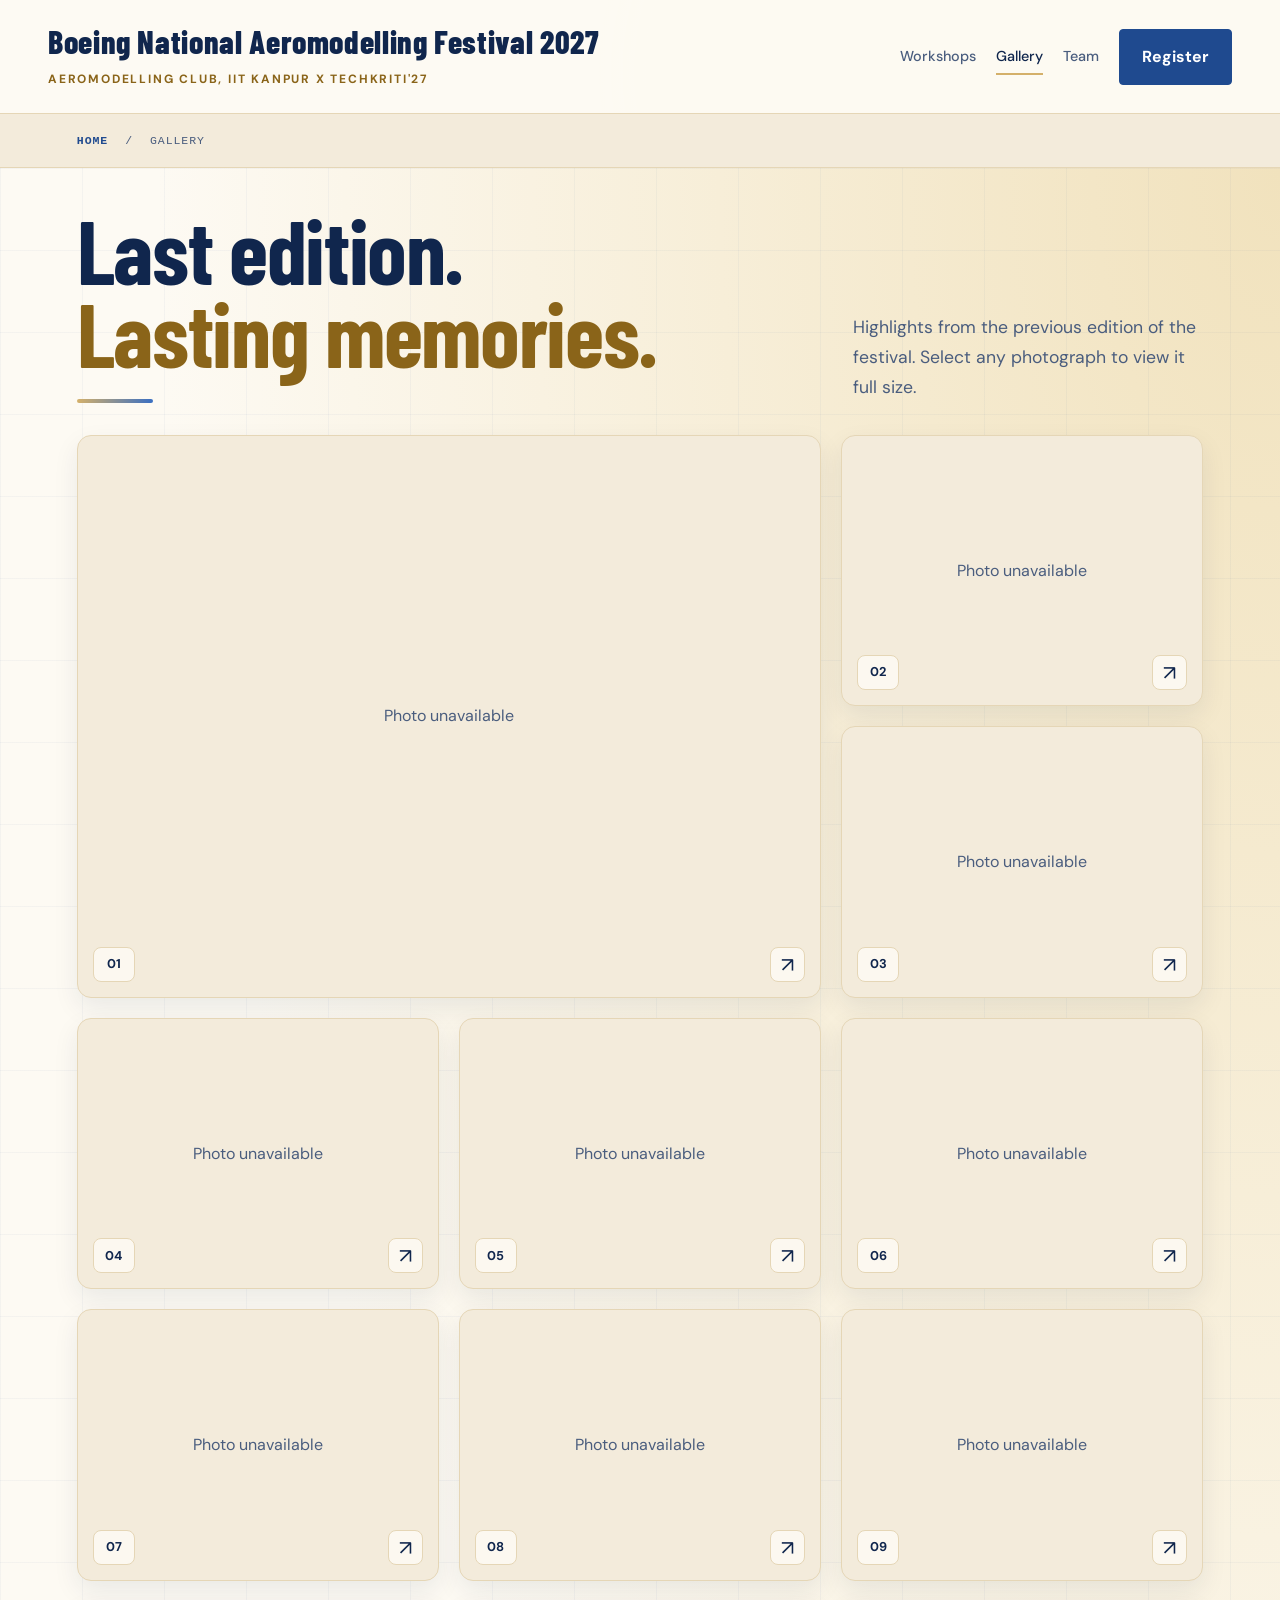
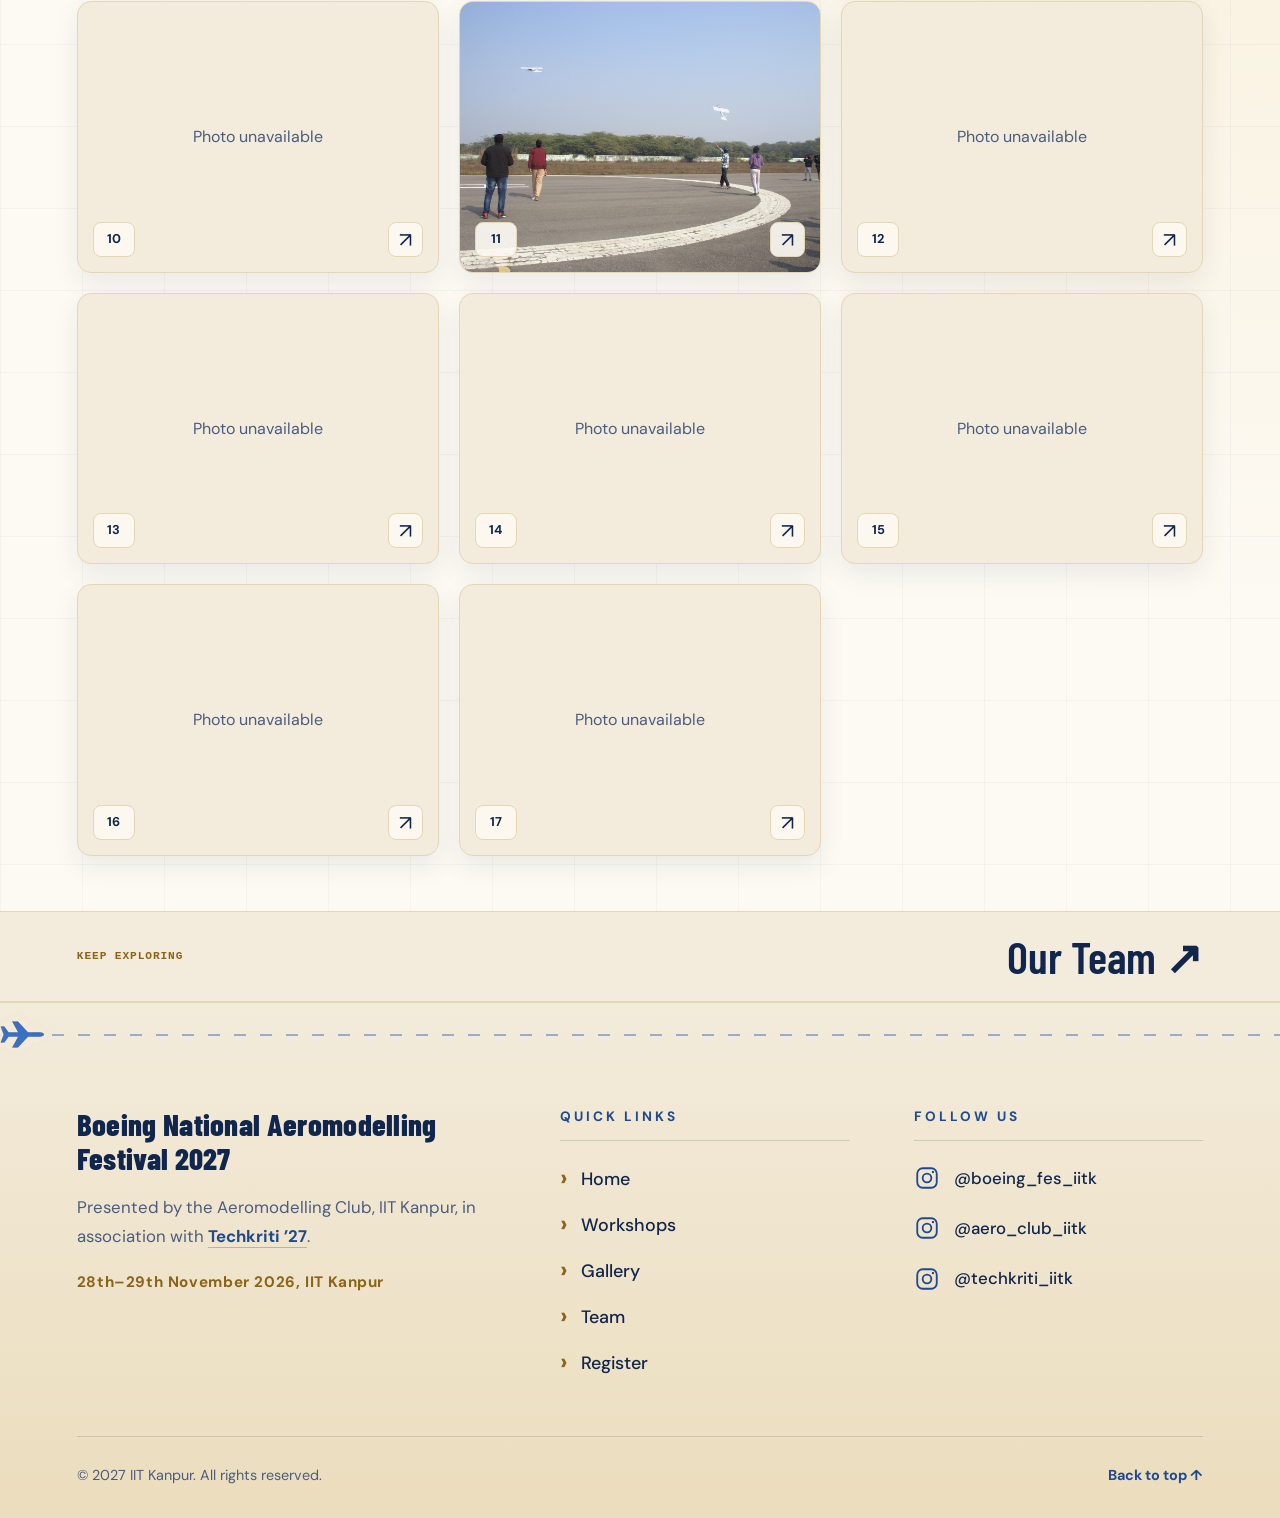
==== commit a31be97c: "Correct date format in gallery.html" ====
--- a/gallery.html
+++ b/gallery.html
@@ -105,7 +105,7 @@
     <div class="tf-about">
       <p class="tf-title">Boeing National Aeromodelling Festival 2027</p>
       <p class="tf-presented">Presented by the Aeromodelling Club, IIT Kanpur, in association with <a href="https://techkriti.org/" target="_blank" rel="noopener noreferrer">Techkriti ’27</a>.</p>
-      <p class="tf-meta">28–29 November 2026, IIT Kanpur</p>
+      <p class="tf-meta">28th–29th November 2026, IIT Kanpur</p>
     </div>
 
     <nav class="tf-col" aria-labelledby="tf-quick">
@@ -276,4 +276,4 @@
     })();
   </script>
 </body>
-</html>+</html>
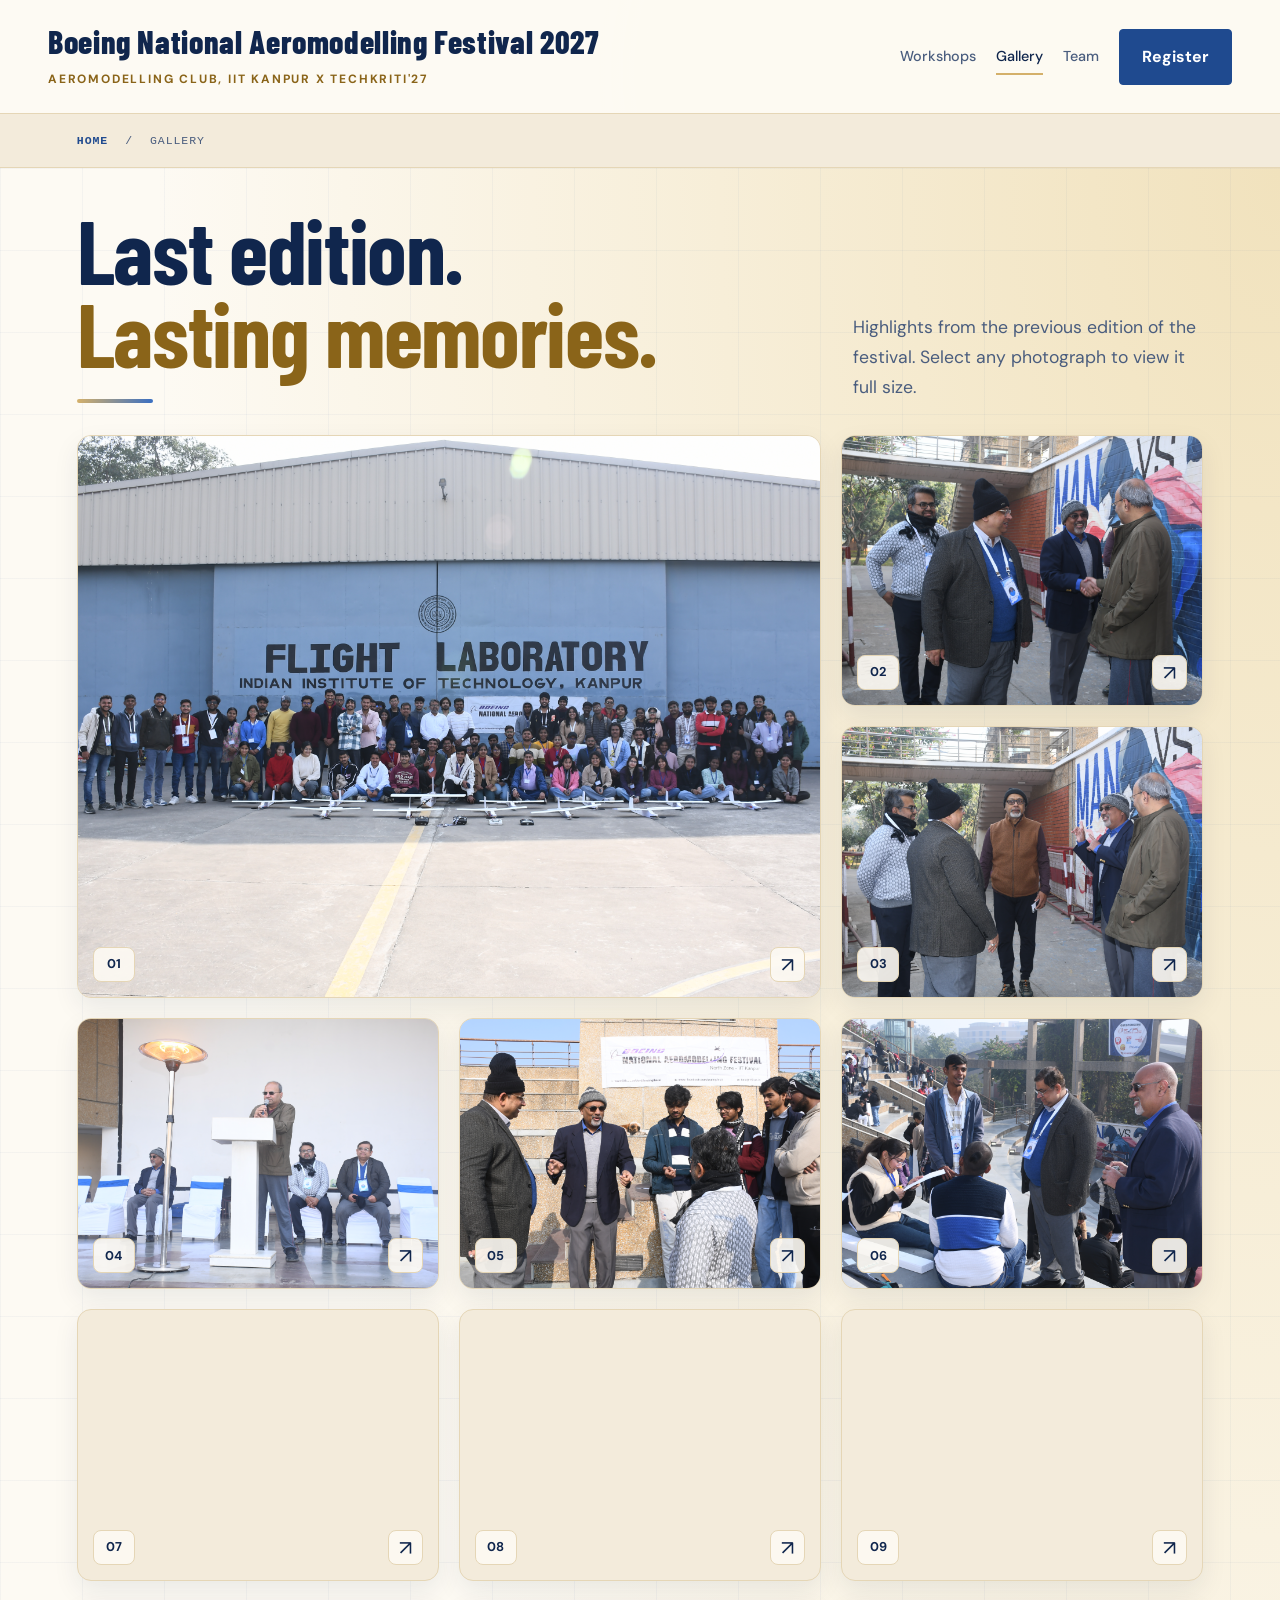
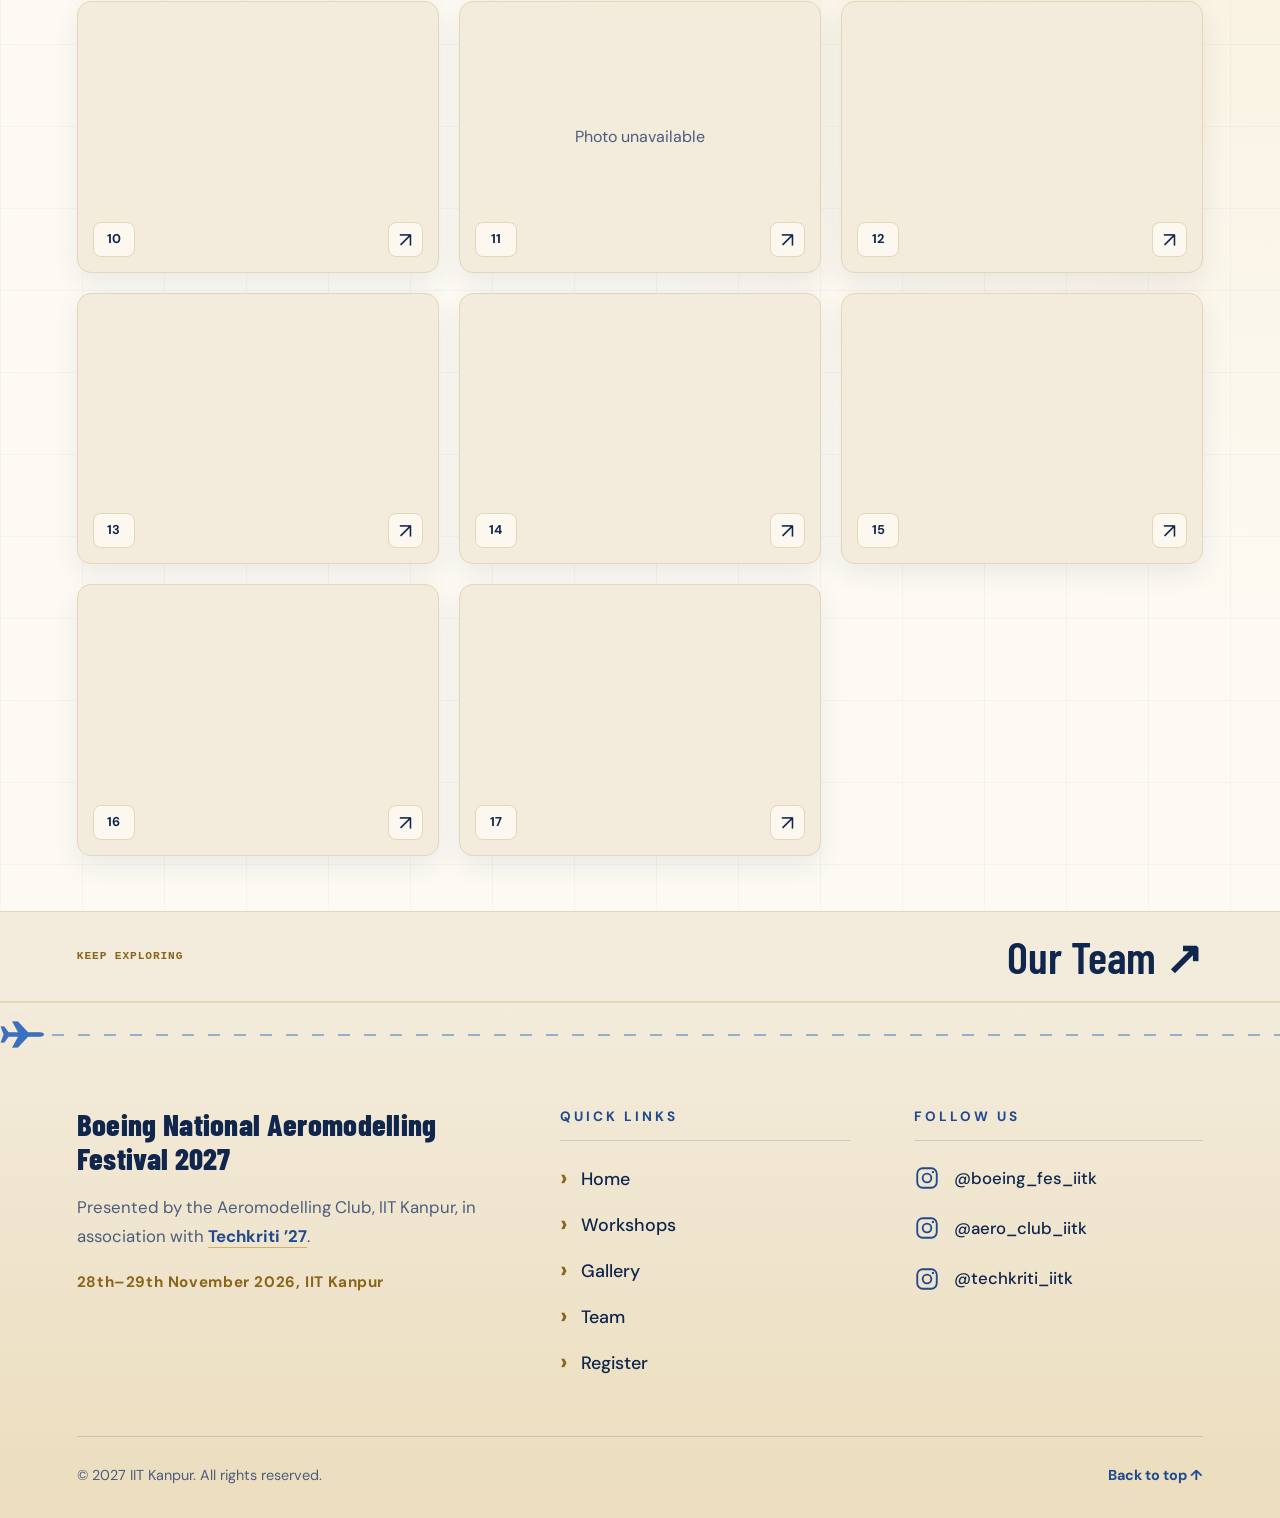
==== commit 434b245d: "Change image source extension from .jpg to .JPG" ====
--- a/gallery.html
+++ b/gallery.html
@@ -206,7 +206,7 @@
         image.alt = `Last edition event photograph ${number}`;
         image.loading = number <= 3 ? "eager" : "lazy";
         image.decoding = "async";
-        image.src = `assets/${number}.jpg`;
+        image.src = `assets/${number}.JPG`;
 
         image.addEventListener("error", () => {
           image.hidden = true;
